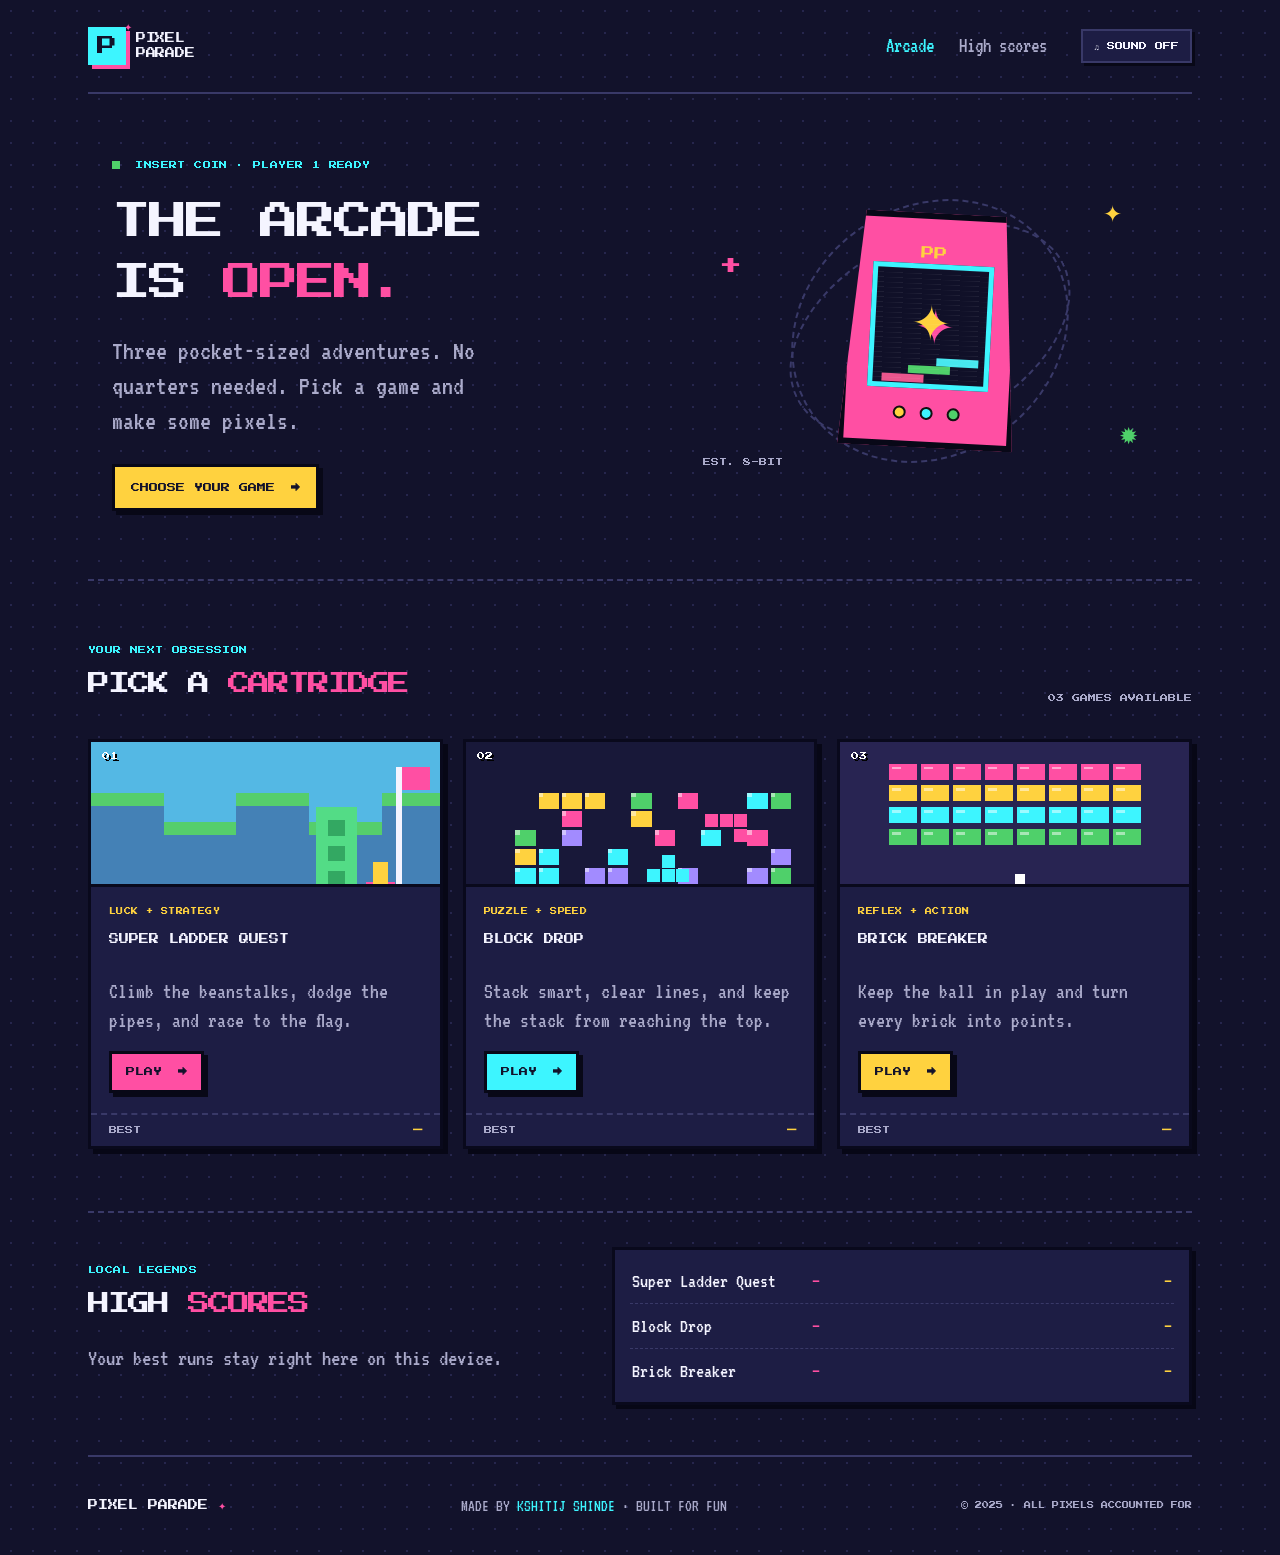
==== index.html @ 1d55572f "Initial commit" ====
<!doctype html>
<html lang="en">
<head>
  <meta charset="utf-8"><meta name="viewport" content="width=device-width, initial-scale=1">
  <meta name="theme-color" content="#12122b"><meta name="description" content="Three tiny arcade adventures. Big pixel energy.">
  <title>PIXEL PARADE — Tiny arcade, big adventure</title><link rel="preconnect" href="https://fonts.googleapis.com"><link rel="preconnect" href="https://fonts.gstatic.com" crossorigin><link href="https://fonts.googleapis.com/css2?family=Press+Start+2P&family=VT323&display=swap" rel="stylesheet"><link rel="stylesheet" href="styles.css">
</head>
<body><div class="site-shell"><header class="site-header"><a class="brand" href="index.html" aria-label="Pixel Parade home"><span class="brand-mark">P<span>✦</span></span><span>PIXEL<br>PARADE</span></a><nav><a class="active" href="index.html">Arcade</a><a href="#high-scores">High scores</a></nav><button class="sound-toggle" data-sound-toggle aria-pressed="false" aria-label="Turn sound on">♫ SOUND OFF</button></header>
<main><section class="hero"><div class="hero-copy"><p class="eyebrow"><span class="blink-dot"></span> INSERT COIN · PLAYER 1 READY</p><h1>THE ARCADE<br>IS <span>OPEN.</span></h1><p class="hero-intro">Three pocket-sized adventures. No quarters needed. Pick a game and make some pixels.</p><a class="button button-primary" href="#games">CHOOSE YOUR GAME <span>→</span></a></div><div class="hero-art" aria-label="A glowing pixel star and arcade cabinet illustration"><div class="orbit orbit-a"></div><div class="orbit orbit-b"></div><div class="arcade-cabinet"><div class="cabinet-top">PP</div><div class="cabinet-screen"><span class="pixel-star">✦</span><i></i></div><div class="cabinet-controls"><b></b><b></b><b></b></div></div><span class="float-spark spark-one">✦</span><span class="float-spark spark-two">+</span><span class="float-spark spark-three">✹</span><span class="hero-tag">EST. 8-BIT</span></div></section>
<section class="games-section" id="games"><div class="section-heading"><div><p class="eyebrow">YOUR NEXT OBSESSION</p><h2>PICK A <span>CARTRIDGE</span></h2></div><span class="game-count">03 GAMES AVAILABLE</span></div><div class="game-grid">
<article class="game-card"><div class="game-art ladder-art"><canvas class="thumb" data-art="ladder" width="240" height="130" aria-label="Pixel mountain and ladder"></canvas><span class="card-index">01</span></div><div class="game-info"><p class="game-type">LUCK + STRATEGY</p><h3>SUPER LADDER QUEST</h3><p>Climb the beanstalks, dodge the pipes, and race to the flag.</p><a class="button button-pink" href="ladder.html">PLAY <span>→</span></a></div><div class="mini-score" data-score="ladder">BEST <b>—</b></div></article>
<article class="game-card"><div class="game-art block-art"><canvas class="thumb" data-art="blocks" width="240" height="130" aria-label="Colorful falling pixel blocks"></canvas><span class="card-index">02</span></div><div class="game-info"><p class="game-type">PUZZLE + SPEED</p><h3>BLOCK DROP</h3><p>Stack smart, clear lines, and keep the stack from reaching the top.</p><a class="button button-cyan" href="blocks.html">PLAY <span>→</span></a></div><div class="mini-score" data-score="blocks">BEST <b>—</b></div></article>
<article class="game-card"><div class="game-art brick-art"><canvas class="thumb" data-art="bricks" width="240" height="130" aria-label="Paddle bouncing a ball into bricks"></canvas><span class="card-index">03</span></div><div class="game-info"><p class="game-type">REFLEX + ACTION</p><h3>BRICK BREAKER</h3><p>Keep the ball in play and turn every brick into points.</p><a class="button button-yellow" href="breaker.html">PLAY <span>→</span></a></div><div class="mini-score" data-score="breaker">BEST <b>—</b></div></article></div></section>
<section class="scores-section" id="high-scores"><div class="scores-title"><p class="eyebrow">LOCAL LEGENDS</p><h2>HIGH <span>SCORES</span></h2><p>Your best runs stay right here on this device.</p></div><div class="score-board" id="home-scores"><div class="score-row score-head"><span>GAME</span><span>PLAYER</span><span>TOP SCORE</span></div></div></section></main><footer class="site-footer"><a class="footer-brand" href="index.html">PIXEL PARADE <span>✦</span></a><p>MADE BY <strong>KSHITIJ SHINDE</strong> · BUILT FOR FUN</p><p class="footer-note">© 2025 · ALL PIXELS ACCOUNTED FOR</p></footer></div><script src="common.js" defer></script><script src="home.js" defer></script></body></html>
---- styles.css ----
@import url('https://fonts.googleapis.com/css2?family=Press+Start+2P&family=VT323&display=swap');
:root{--bg:#12122b;--panel:#1d1d44;--panel2:#252552;--cyan:#3df5ff;--pink:#ff4fa3;--yellow:#ffd23f;--green:#4fd06a;--white:#f4f4ff;--muted:#aaaaca;--line:#393968;--shadow:#080817;--body:'VT323',monospace;--pixel:'Press Start 2P',monospace}*{box-sizing:border-box}html{scroll-behavior:smooth}body{margin:0;color:var(--white);background:var(--bg);font:22px/1.3 var(--body);min-height:100vh;background-image:radial-gradient(#26264d 1px,transparent 1px);background-size:22px 22px}a{color:inherit;text-decoration:none}button{font:inherit;color:inherit}.site-shell{max-width:1160px;padding:0 28px;margin:auto}.site-header{height:94px;display:flex;align-items:center;border-bottom:2px solid var(--line);gap:34px}.brand{font:10px/1.5 var(--pixel);display:flex;align-items:center;gap:10px;letter-spacing:-.3px}.brand-mark{width:38px;height:38px;background:var(--cyan);color:var(--bg);display:grid;place-items:center;font:20px var(--pixel);box-shadow:4px 4px var(--pink);position:relative;animation:mark-hop 2.5s steps(2,end) infinite}.brand-mark span{color:var(--pink);font-size:10px;position:absolute;right:-6px;top:-6px}.site-header nav{display:flex;gap:25px;margin-left:auto}.site-header nav a{font-size:21px;color:var(--muted)}.site-header nav a:hover,.site-header nav a.active{color:var(--cyan)}.sound-toggle,.plain-button,.icon-button{border:2px solid var(--line);background:var(--panel);padding:9px 11px;font:8px/1.6 var(--pixel);cursor:pointer;box-shadow:3px 3px var(--shadow)}.sound-toggle[aria-pressed=true]{color:var(--yellow);border-color:var(--yellow)}button:focus-visible,a:focus-visible{outline:3px solid var(--yellow);outline-offset:4px}.hero{min-height:420px;display:grid;grid-template-columns:1.1fr .9fr;align-items:center;padding:56px 24px 68px;border-bottom:2px dashed var(--line)}.eyebrow,.game-type{font:8px/1.8 var(--pixel);color:var(--cyan);letter-spacing:.4px}.blink-dot{display:inline-block;width:8px;height:8px;background:var(--green);margin-right:7px;animation:blink 1s steps(2,end) infinite}.hero h1,.section-heading h2,.scores-title h2{font:clamp(26px,4vw,39px)/1.55 var(--pixel);letter-spacing:-2px;margin:20px 0}.hero h1 span,.section-heading h2 span,.scores-title h2 span{color:var(--pink)}.hero-intro{font-size:27px;color:var(--muted);max-width:370px;margin:0 0 25px}.button{display:inline-flex;align-items:center;gap:16px;border:3px solid var(--shadow);box-shadow:4px 4px var(--shadow);padding:14px 16px;color:var(--bg);font:9px/1.5 var(--pixel);transition:transform .08s,box-shadow .08s}.button:hover{filter:brightness(1.12)}.button:active{transform:translate(4px,4px);box-shadow:0 0 var(--shadow)}.button-primary{background:var(--yellow)}.button-pink{background:var(--pink)}.button-cyan{background:var(--cyan)}.button-yellow{background:var(--yellow)}.hero-art{height:300px;position:relative;display:grid;place-items:center;overflow:hidden}.arcade-cabinet{position:relative;width:175px;height:235px;background:var(--pink);border:6px solid #080817;box-shadow:10px 10px #070714;clip-path:polygon(10% 0,90% 0,100% 100%,0 100%);padding:24px 21px 10px;z-index:2;transform:rotate(3deg)}.cabinet-top{text-align:center;font:13px var(--pixel);color:var(--yellow);margin:4px}.cabinet-screen{height:125px;background:#101028;border:5px solid var(--cyan);display:grid;place-items:center;position:relative;overflow:hidden}.cabinet-screen:after{content:'';position:absolute;inset:0;background:repeating-linear-gradient(0deg,transparent 0 4px,#ffffff12 5px)}.pixel-star{font-size:48px;color:var(--yellow);text-shadow:4px 4px var(--pink);animation:star-flash 1.4s steps(2,end) infinite}.cabinet-screen i{position:absolute;bottom:10px;width:42px;height:8px;background:var(--green);box-shadow:-26px 9px #eb568e,28px -8px #47e7ef}.cabinet-controls{display:flex;justify-content:center;gap:14px;padding-top:18px}.cabinet-controls b{width:13px;height:13px;border-radius:50%;background:var(--yellow);border:2px solid #111}.cabinet-controls b:nth-child(2){background:var(--cyan)}.cabinet-controls b:nth-child(3){background:var(--green)}.orbit{position:absolute;border:2px dashed var(--line);border-radius:50%;width:300px;height:190px;transform:rotate(-27deg)}.orbit-b{width:250px;height:290px;transform:rotate(55deg)}.float-spark{position:absolute;color:var(--cyan);font:23px var(--pixel);z-index:3}.spark-one{top:18px;right:46px;color:var(--yellow)}.spark-two{top:74px;left:26px;color:var(--pink)}.spark-three{bottom:32px;right:30px;color:var(--green)}.hero-tag{position:absolute;bottom:15px;left:10px;color:var(--muted);font:8px var(--pixel)}.games-section{padding:54px 0 62px}.section-heading{display:flex;justify-content:space-between;align-items:end;margin-bottom:27px}.section-heading h2,.scores-title h2{font-size:22px;margin:10px 0}.game-count{font:8px var(--pixel);color:var(--muted);margin-bottom:10px}.game-grid{display:grid;grid-template-columns:repeat(3,1fr);gap:20px}.game-card{background:var(--panel);border:3px solid #09091c;box-shadow:5px 5px #070716;position:relative;display:flex;flex-direction:column;min-width:0}.game-art{height:145px;position:relative;display:grid;place-items:center;overflow:hidden;border-bottom:3px solid #09091c;background:#181839}.ladder-art{background:#4ba7d5}.block-art{background:#181839}.brick-art{background:#282452}.thumb{image-rendering:pixelated;width:100%;height:100%}.card-index{position:absolute;top:10px;left:11px;font:8px var(--pixel);color:#fff;text-shadow:2px 2px #000}.game-info{padding:19px 18px 20px;flex:1}.game-type{font-size:7px;color:var(--yellow);margin:0 0 12px}.game-info h3{font:10px/1.8 var(--pixel);min-height:37px;margin:0 0 10px}.game-info>p:not(.game-type){margin:0 0 17px;color:var(--muted);font-size:22px;min-height:57px}.game-info .button{padding:11px 14px}.mini-score{border-top:2px dashed var(--line);padding:11px 18px;font:8px var(--pixel);color:var(--muted)}.mini-score b{float:right;color:var(--yellow);font-size:9px}.scores-section{padding:34px 0 50px;border-top:2px dashed var(--line);display:grid;grid-template-columns:1fr 1.2fr;gap:40px;align-items:center}.scores-title h2{margin-bottom:10px}.scores-title>p:last-child{color:var(--muted);font-size:23px}.score-board{background:var(--panel);border:3px solid #09091c;box-shadow:4px 4px #070716;padding:9px 15px}.score-row{display:grid;grid-template-columns:1fr 1fr 1fr;padding:9px 2px;border-bottom:1px dashed var(--line);font-size:20px}.score-row:last-child{border-bottom:0}.score-head{font:7px var(--pixel);color:var(--cyan);padding:8px 2px 11px}.score-row span:last-child{text-align:right;color:var(--yellow)}.score-row span:nth-child(2){color:var(--pink)}.site-footer{border-top:2px solid var(--line);min-height:100px;display:flex;align-items:center;justify-content:space-between;gap:20px;color:var(--muted);font-size:17px}.footer-brand{font:10px var(--pixel);color:var(--white)}.footer-brand span{color:var(--pink)}.site-footer p{margin:0}.site-footer strong{color:var(--cyan);font-weight:400}.footer-note{font:7px var(--pixel)}
/* Game pages */
.page-heading{padding:32px 0 22px;display:flex;align-items:end;justify-content:space-between;gap:20px}.back-link{color:var(--cyan);font-size:22px}.page-heading h1{font:clamp(19px,3vw,28px)/1.5 var(--pixel);margin:12px 0 0}.page-heading .eyebrow{margin:0}.game-layout{display:grid;grid-template-columns:minmax(0,1fr) 290px;gap:25px;align-items:start;padding-bottom:48px}.play-panel,.side-panel{background:var(--panel);border:3px solid #09091c;box-shadow:5px 5px #070716;padding:17px}.play-panel{min-width:0}.canvas-wrap{display:grid;place-items:center;min-height:330px;background:#11112a;border:2px solid var(--line);overflow:hidden;position:relative}.game-canvas{display:block;max-width:100%;height:auto;image-rendering:pixelated;touch-action:none}.game-controls{display:flex;align-items:center;justify-content:center;gap:12px;flex-wrap:wrap;padding-top:15px}.game-controls .button{cursor:pointer}.hud{display:flex;justify-content:space-between;gap:12px;flex-wrap:wrap;padding:0 2px 15px;font:8px/1.8 var(--pixel);color:var(--muted)}.hud strong{color:var(--yellow)}.side-panel{padding:18px;margin-bottom:17px}.side-panel h2{font:10px/1.8 var(--pixel);margin:0 0 13px;color:var(--cyan)}.side-panel p,.side-panel li{color:var(--muted);font-size:21px}.side-panel ul{padding-left:18px;margin:6px 0}.side-panel li{padding:2px 0}.side-panel details summary{font:8px var(--pixel);color:var(--yellow);cursor:pointer}.side-panel details p{margin-bottom:0}.score-list{display:grid;gap:4px}.score-list .score-row{font-size:19px;padding:4px 1px}.score-list .score-row span:first-child{color:var(--cyan)}.score-list .score-head{font-size:7px}.game-select{background:var(--bg);color:var(--white);padding:6px;border:2px solid var(--line);font:19px var(--body)}.initials-form{display:flex;gap:8px;margin-top:10px}.initials-form input{width:72px;background:var(--bg);color:var(--yellow);border:2px solid var(--line);font:18px var(--pixel);text-transform:uppercase;padding:7px;text-align:center}.initials-form button{font:7px var(--pixel);padding:8px;border:2px solid var(--shadow);background:var(--cyan);color:var(--bg);cursor:pointer}.status-message{color:var(--yellow);font-size:20px;text-align:center;min-height:26px;margin:10px 0 0}.touch-pad{display:none;gap:9px;justify-content:center;padding:14px 0 0}.touch-pad button{background:var(--panel2);border:2px solid var(--line);padding:11px 15px;box-shadow:3px 3px #09091c;font:9px var(--pixel);touch-action:manipulation}.touch-pad button:active{transform:translate(3px,3px);box-shadow:none}.overlay-message{position:absolute;inset:0;background:#101028ed;display:grid;place-items:center;text-align:center;padding:20px;font:12px/2 var(--pixel);color:var(--yellow);z-index:5}.hidden{display:none!important}.inline-options{display:flex;gap:10px;align-items:center;flex-wrap:wrap;padding:0 0 14px;font-size:20px}.inline-options label{color:var(--muted)}.inline-options select{background:var(--bg);color:var(--white);border:2px solid var(--line);padding:5px;font:19px var(--body)}.site-header.game-header nav a{font-size:19px}
@keyframes blink{to{opacity:0}}@keyframes star-flash{50%{transform:scale(.8);color:var(--cyan)}}@keyframes mark-hop{50%{transform:translateY(-3px)}}.pixel-confetti{position:absolute;width:8px;height:8px;box-shadow:2px 2px #080817;animation:confetti-fall 1.2s steps(5,end) infinite;pointer-events:none}@keyframes confetti-fall{to{transform:translateY(90px) rotate(90deg);opacity:.2}}
@media(max-width:760px){.site-shell{padding:0 17px}.site-header{height:74px;gap:12px}.site-header nav{gap:12px}.site-header nav a{font-size:18px}.brand{font-size:8px}.brand-mark{width:32px;height:32px;font-size:17px}.sound-toggle{font-size:6px;padding:7px}.hero{grid-template-columns:1fr;padding:43px 6px 25px}.hero-art{height:245px;grid-row:1}.hero-copy{grid-row:2}.hero h1{font-size:30px}.game-grid{grid-template-columns:1fr 1fr}.game-card:last-child{grid-column:span 2}.scores-section{grid-template-columns:1fr;gap:14px}.site-footer{flex-wrap:wrap;padding:20px 0}.game-layout{grid-template-columns:1fr}.side-column{display:grid;grid-template-columns:1fr 1fr;gap:14px}.side-panel{margin:0}.play-panel{padding:10px}.page-heading{align-items:start;flex-direction:column}.canvas-wrap{min-height:250px}}
@media(max-width:480px){.site-header nav a{font-size:16px}.site-header nav{gap:9px}.sound-toggle{max-width:78px;line-height:1.7}.hero-art{height:215px}.game-grid{grid-template-columns:1fr}.game-card:last-child{grid-column:auto}.game-art{height:160px}.section-heading{display:block}.game-count{display:block}.side-column{grid-template-columns:1fr}.site-footer{justify-content:center;text-align:center;flex-direction:column;gap:10px}.score-row{grid-template-columns:.9fr 1fr 1.2fr}.canvas-wrap{min-height:200px}}
@media(prefers-reduced-motion:reduce){*,*:before,*:after{scroll-behavior:auto!important;animation:none!important;transition:none!important}}
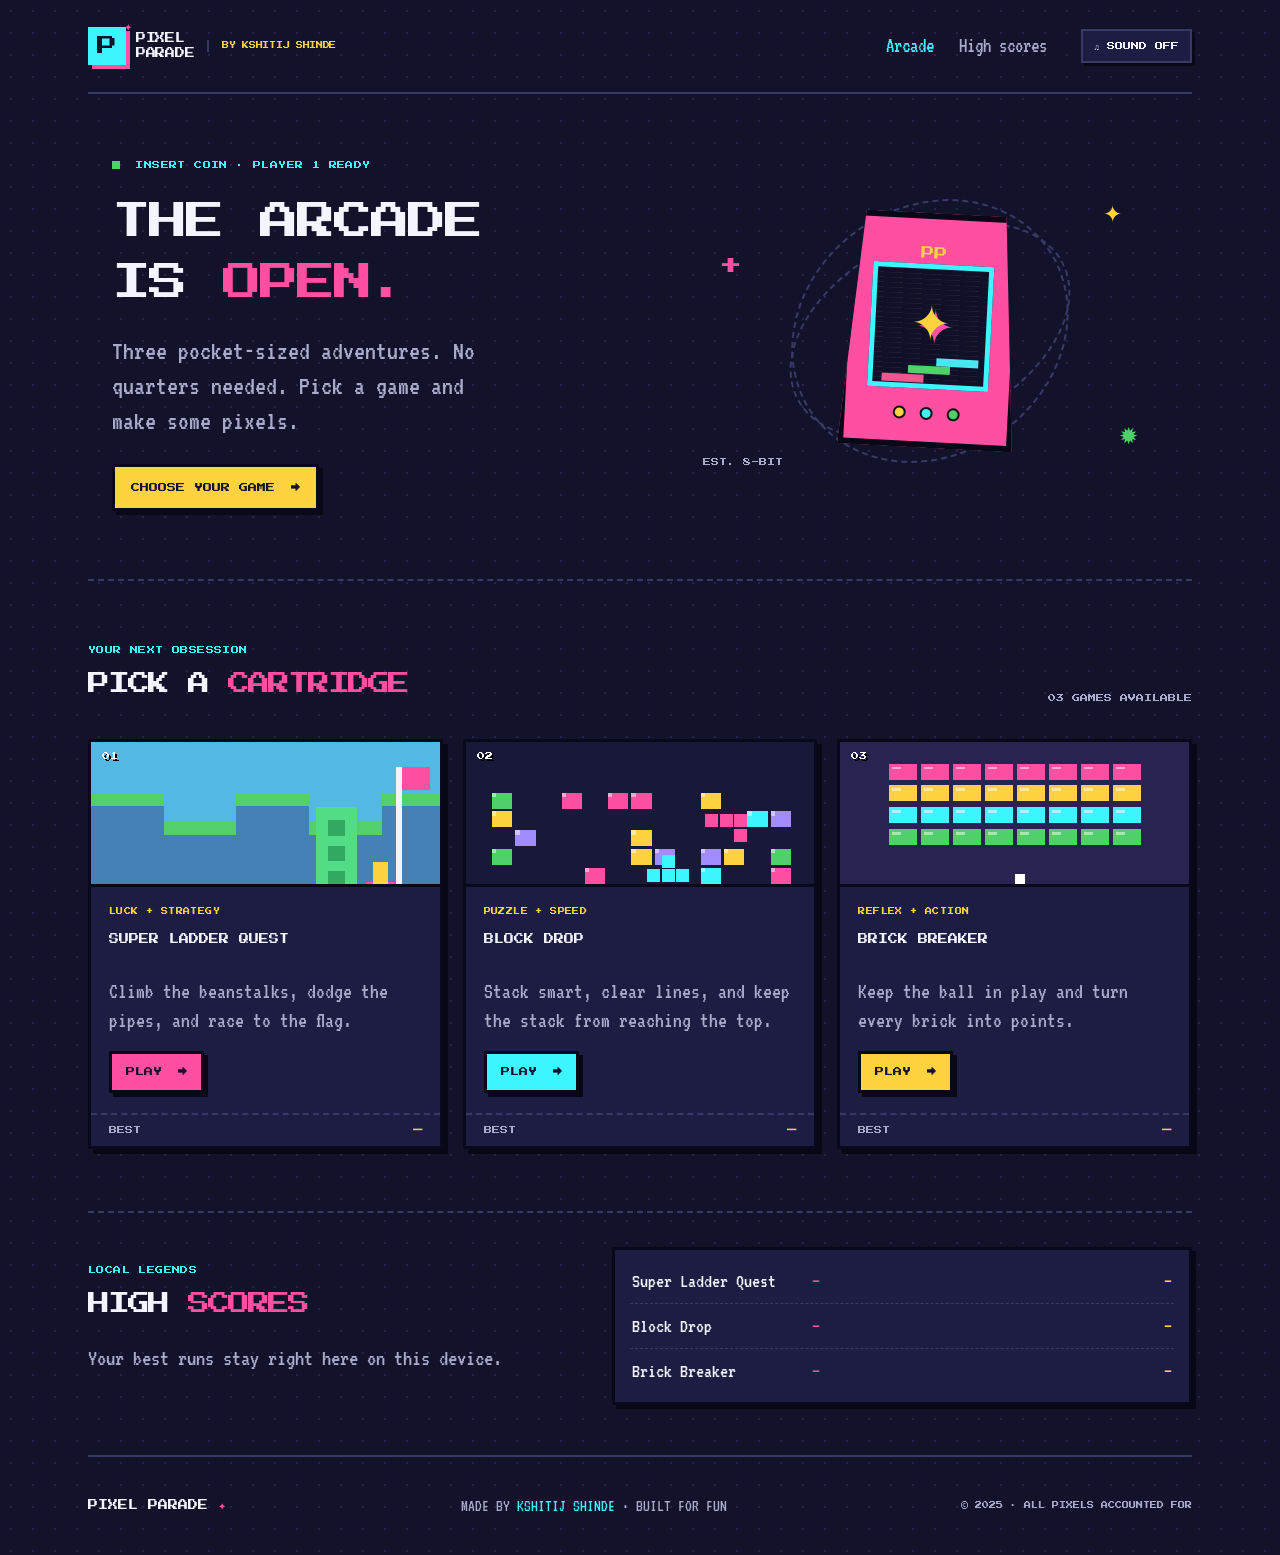
==== commit 11d9ab88: "Banner changed credits added" ====
--- a/index.html
+++ b/index.html
@@ -5,7 +5,7 @@
   <meta name="theme-color" content="#12122b"><meta name="description" content="Three tiny arcade adventures. Big pixel energy.">
   <title>PIXEL PARADE — Tiny arcade, big adventure</title><link rel="preconnect" href="https://fonts.googleapis.com"><link rel="preconnect" href="https://fonts.gstatic.com" crossorigin><link href="https://fonts.googleapis.com/css2?family=Press+Start+2P&family=VT323&display=swap" rel="stylesheet"><link rel="stylesheet" href="styles.css">
 </head>
-<body><div class="site-shell"><header class="site-header"><a class="brand" href="index.html" aria-label="Pixel Parade home"><span class="brand-mark">P<span>✦</span></span><span>PIXEL<br>PARADE</span></a><nav><a class="active" href="index.html">Arcade</a><a href="#high-scores">High scores</a></nav><button class="sound-toggle" data-sound-toggle aria-pressed="false" aria-label="Turn sound on">♫ SOUND OFF</button></header>
+<body><div class="site-shell"><header class="site-header"><a class="brand" href="index.html" aria-label="Pixel Parade home"><span class="brand-mark">P<span>✦</span></span><span>PIXEL<br>PARADE</span><span class="header-credit">BY KSHITIJ SHINDE</span></a><nav><a class="active" href="index.html">Arcade</a><a href="#high-scores">High scores</a></nav><button class="sound-toggle" data-sound-toggle aria-pressed="false" aria-label="Turn sound on">♫ SOUND OFF</button></header>
 <main><section class="hero"><div class="hero-copy"><p class="eyebrow"><span class="blink-dot"></span> INSERT COIN · PLAYER 1 READY</p><h1>THE ARCADE<br>IS <span>OPEN.</span></h1><p class="hero-intro">Three pocket-sized adventures. No quarters needed. Pick a game and make some pixels.</p><a class="button button-primary" href="#games">CHOOSE YOUR GAME <span>→</span></a></div><div class="hero-art" aria-label="A glowing pixel star and arcade cabinet illustration"><div class="orbit orbit-a"></div><div class="orbit orbit-b"></div><div class="arcade-cabinet"><div class="cabinet-top">PP</div><div class="cabinet-screen"><span class="pixel-star">✦</span><i></i></div><div class="cabinet-controls"><b></b><b></b><b></b></div></div><span class="float-spark spark-one">✦</span><span class="float-spark spark-two">+</span><span class="float-spark spark-three">✹</span><span class="hero-tag">EST. 8-BIT</span></div></section>
 <section class="games-section" id="games"><div class="section-heading"><div><p class="eyebrow">YOUR NEXT OBSESSION</p><h2>PICK A <span>CARTRIDGE</span></h2></div><span class="game-count">03 GAMES AVAILABLE</span></div><div class="game-grid">
 <article class="game-card"><div class="game-art ladder-art"><canvas class="thumb" data-art="ladder" width="240" height="130" aria-label="Pixel mountain and ladder"></canvas><span class="card-index">01</span></div><div class="game-info"><p class="game-type">LUCK + STRATEGY</p><h3>SUPER LADDER QUEST</h3><p>Climb the beanstalks, dodge the pipes, and race to the flag.</p><a class="button button-pink" href="ladder.html">PLAY <span>→</span></a></div><div class="mini-score" data-score="ladder">BEST <b>—</b></div></article>
--- a/styles.css
+++ b/styles.css
@@ -6,3 +6,5 @@
 @media(max-width:760px){.site-shell{padding:0 17px}.site-header{height:74px;gap:12px}.site-header nav{gap:12px}.site-header nav a{font-size:18px}.brand{font-size:8px}.brand-mark{width:32px;height:32px;font-size:17px}.sound-toggle{font-size:6px;padding:7px}.hero{grid-template-columns:1fr;padding:43px 6px 25px}.hero-art{height:245px;grid-row:1}.hero-copy{grid-row:2}.hero h1{font-size:30px}.game-grid{grid-template-columns:1fr 1fr}.game-card:last-child{grid-column:span 2}.scores-section{grid-template-columns:1fr;gap:14px}.site-footer{flex-wrap:wrap;padding:20px 0}.game-layout{grid-template-columns:1fr}.side-column{display:grid;grid-template-columns:1fr 1fr;gap:14px}.side-panel{margin:0}.play-panel{padding:10px}.page-heading{align-items:start;flex-direction:column}.canvas-wrap{min-height:250px}}
 @media(max-width:480px){.site-header nav a{font-size:16px}.site-header nav{gap:9px}.sound-toggle{max-width:78px;line-height:1.7}.hero-art{height:215px}.game-grid{grid-template-columns:1fr}.game-card:last-child{grid-column:auto}.game-art{height:160px}.section-heading{display:block}.game-count{display:block}.side-column{grid-template-columns:1fr}.site-footer{justify-content:center;text-align:center;flex-direction:column;gap:10px}.score-row{grid-template-columns:.9fr 1fr 1.2fr}.canvas-wrap{min-height:200px}}
 @media(prefers-reduced-motion:reduce){*,*:before,*:after{scroll-behavior:auto!important;animation:none!important;transition:none!important}}
+
+.header-credit{font:7px/1.6 var(--pixel);color:var(--yellow);border-left:2px solid var(--line);padding-left:13px;margin-left:3px;white-space:nowrap}@media(max-width:480px){.site-header{gap:8px}.header-credit{font-size:6px;padding-left:7px;margin-left:0}.brand{gap:7px}}
